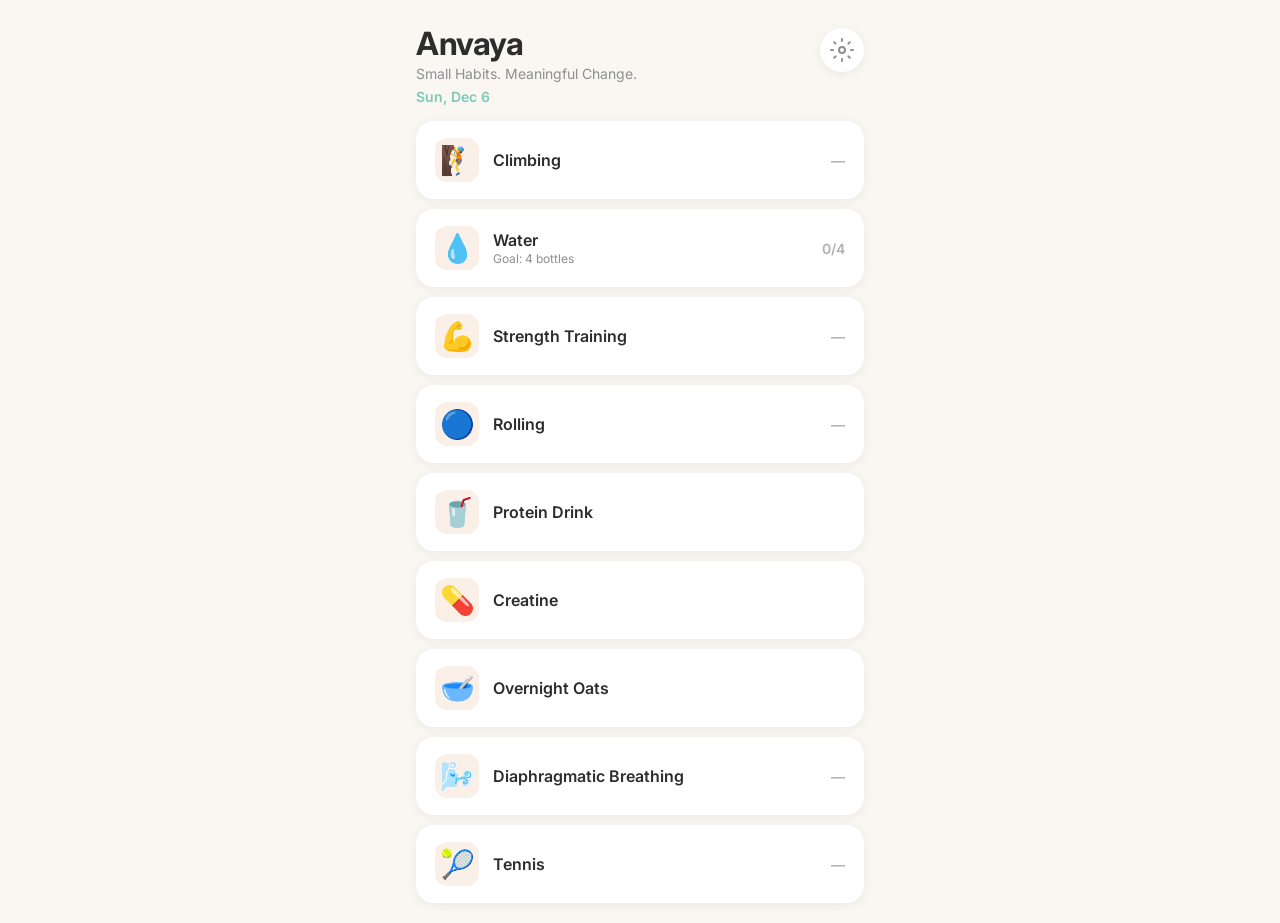
==== docs/index.html @ 7d954f72 "Rename web/ to docs/ for GitHub Pages compatibility GitHub Pages only supports / (root) or /docs as " ====
<!DOCTYPE html>
<html lang="en">
<head>
    <meta charset="UTF-8">
    <meta name="viewport" content="width=device-width, initial-scale=1.0, user-scalable=no, viewport-fit=cover">
    <meta name="apple-mobile-web-app-capable" content="yes">
    <meta name="apple-mobile-web-app-status-bar-style" content="default">
    <meta name="apple-mobile-web-app-title" content="Anvaya">
    <meta name="theme-color" content="#FAF7F2">
    <title>Anvaya</title>
    <link rel="manifest" href="manifest.json">
    <link rel="apple-touch-icon" href="icons/icon-192.png">
    <link rel="preconnect" href="https://fonts.googleapis.com">
    <link rel="preconnect" href="https://fonts.gstatic.com" crossorigin>
    <link href="https://fonts.googleapis.com/css2?family=Inter:wght@400;500;600;700&display=swap" rel="stylesheet">
    <link rel="stylesheet" href="style.css">
</head>
<body>
    <div id="app">
        <!-- Header -->
        <header class="app-header">
            <div class="header-content">
                <h1 class="app-title">Anvaya</h1>
                <p class="app-subtitle">Small Habits. Meaningful Change.</p>
                <p class="app-date" id="todayDate"></p>
            </div>
            <button class="settings-btn" onclick="app.showSettings()" aria-label="Settings">
                <svg width="24" height="24" viewBox="0 0 24 24" fill="none" stroke="currentColor" stroke-width="2" stroke-linecap="round" stroke-linejoin="round">
                    <circle cx="12" cy="12" r="3"></circle>
                    <path d="M12 1v2M12 21v2M4.22 4.22l1.42 1.42M18.36 18.36l1.42 1.42M1 12h2M21 12h2M4.22 19.78l1.42-1.42M18.36 5.64l1.42-1.42"></path>
                </svg>
            </button>
        </header>

        <!-- Activity List -->
        <main class="activity-list" id="activityList">
            <!-- Rendered by JS -->
        </main>

        <!-- Bottom safe area spacer for iOS -->
        <div class="bottom-spacer"></div>
    </div>

    <!-- Log Entry Modal -->
    <div class="modal-overlay" id="modalOverlay" onclick="app.closeModal()">
        <div class="modal" onclick="event.stopPropagation()">
            <div class="modal-header">
                <button class="modal-close" onclick="app.closeModal()">Cancel</button>
                <h2 class="modal-title" id="modalTitle"></h2>
                <div style="width:60px"></div>
            </div>
            <div class="modal-body" id="modalBody">
                <!-- Rendered by JS -->
            </div>
        </div>
    </div>

    <!-- Settings Modal -->
    <div class="modal-overlay" id="settingsOverlay" onclick="app.closeSettings()">
        <div class="modal modal-full" onclick="event.stopPropagation()">
            <div class="modal-header">
                <button class="modal-close" onclick="app.closeSettings()">Done</button>
                <h2 class="modal-title">Settings</h2>
                <button class="modal-action" onclick="app.showAddActivity()">+ New</button>
            </div>
            <div class="modal-body" id="settingsBody">
                <!-- Rendered by JS -->
            </div>
        </div>
    </div>

    <!-- Add/Edit Activity Modal -->
    <div class="modal-overlay" id="editActivityOverlay" onclick="app.closeEditActivity()">
        <div class="modal modal-full" onclick="event.stopPropagation()">
            <div class="modal-header">
                <button class="modal-close" onclick="app.closeEditActivity()">Cancel</button>
                <h2 class="modal-title" id="editActivityTitle">New Activity</h2>
                <button class="modal-action" id="editActivitySave" onclick="app.saveActivity()">Save</button>
            </div>
            <div class="modal-body" id="editActivityBody">
                <!-- Rendered by JS -->
            </div>
        </div>
    </div>

    <script src="store.js"></script>
    <script src="app.js"></script>
    <script>
        if ('serviceWorker' in navigator) {
            navigator.serviceWorker.register('sw.js');
        }
    </script>
</body>
</html>
---- docs/style.css ----
/* ===== Design Tokens ===== */
:root {
    --bg: #FAF7F2;
    --bg-card: #FFFFFF;
    --bg-card-logged: #F0FAF6;
    --mint: #7EC8B8;
    --mint-light: #E8F6F1;
    --lavender: #C4B4D8;
    --lavender-light: #F0EBF5;
    --peach: #F0D5C0;
    --peach-light: #FBF0E8;
    --text-primary: #2D2D2D;
    --text-secondary: #8E8E93;
    --text-light: #B0B0B0;
    --border: #E8E4DF;
    --shadow: 0 2px 12px rgba(0,0,0,0.06);
    --shadow-lg: 0 8px 30px rgba(0,0,0,0.1);
    --radius: 18px;
    --radius-sm: 12px;
    --radius-pill: 50px;
    --font: 'Inter', -apple-system, BlinkMacSystemFont, 'Segoe UI', sans-serif;
}

/* ===== Reset & Base ===== */
* {
    margin: 0;
    padding: 0;
    box-sizing: border-box;
    -webkit-tap-highlight-color: transparent;
}

body {
    font-family: var(--font);
    background: var(--bg);
    color: var(--text-primary);
    min-height: 100vh;
    min-height: 100dvh;
    overflow-x: hidden;
    -webkit-font-smoothing: antialiased;
}

/* ===== App Shell ===== */
#app {
    max-width: 480px;
    margin: 0 auto;
    padding: 0 16px;
    padding-top: env(safe-area-inset-top, 20px);
}

/* ===== Header ===== */
.app-header {
    display: flex;
    justify-content: space-between;
    align-items: flex-start;
    padding: 24px 0 16px;
}

.app-title {
    font-size: 32px;
    font-weight: 700;
    color: var(--text-primary);
    letter-spacing: -0.5px;
}

.app-subtitle {
    font-size: 14px;
    color: var(--text-secondary);
    margin-top: 2px;
}

.app-date {
    font-size: 14px;
    font-weight: 600;
    color: var(--mint);
    margin-top: 6px;
}

.settings-btn {
    background: var(--bg-card);
    border: none;
    width: 44px;
    height: 44px;
    border-radius: 50%;
    display: flex;
    align-items: center;
    justify-content: center;
    cursor: pointer;
    box-shadow: var(--shadow);
    color: var(--text-secondary);
    transition: transform 0.2s;
    flex-shrink: 0;
    margin-top: 4px;
}

.settings-btn:active {
    transform: scale(0.92);
}

/* ===== Activity Cards ===== */
.activity-list {
    display: flex;
    flex-direction: column;
    gap: 10px;
    padding-bottom: 20px;
}

.activity-card {
    background: var(--bg-card);
    border-radius: var(--radius);
    padding: 16px 18px;
    display: flex;
    align-items: center;
    gap: 14px;
    box-shadow: var(--shadow);
    cursor: pointer;
    transition: transform 0.15s, box-shadow 0.15s;
    border: 1.5px solid transparent;
}

.activity-card:active {
    transform: scale(0.98);
}

.activity-card.logged {
    background: var(--bg-card-logged);
    border-color: rgba(126, 200, 184, 0.25);
}

.activity-emoji {
    font-size: 28px;
    width: 44px;
    height: 44px;
    display: flex;
    align-items: center;
    justify-content: center;
    background: var(--peach-light);
    border-radius: var(--radius-sm);
    flex-shrink: 0;
}

.activity-card.logged .activity-emoji {
    background: var(--mint-light);
}

.activity-info {
    flex: 1;
    min-width: 0;
}

.activity-name {
    font-size: 16px;
    font-weight: 600;
    color: var(--text-primary);
}

.activity-subtitle {
    font-size: 12px;
    color: var(--text-secondary);
    margin-top: 1px;
}

.activity-status {
    font-size: 14px;
    font-weight: 600;
    color: var(--text-light);
    flex-shrink: 0;
}

.activity-card.logged .activity-status {
    color: var(--mint);
}

/* ===== Modal ===== */
.modal-overlay {
    display: none;
    position: fixed;
    inset: 0;
    background: rgba(0,0,0,0.3);
    z-index: 100;
    align-items: flex-end;
    justify-content: center;
    backdrop-filter: blur(4px);
    -webkit-backdrop-filter: blur(4px);
}

.modal-overlay.open {
    display: flex;
}

.modal {
    background: var(--bg);
    border-radius: 24px 24px 0 0;
    width: 100%;
    max-width: 480px;
    max-height: 85vh;
    overflow-y: auto;
    padding-bottom: env(safe-area-inset-bottom, 20px);
    animation: slideUp 0.3s ease;
}

.modal-full {
    max-height: 92vh;
}

@keyframes slideUp {
    from { transform: translateY(100%); }
    to { transform: translateY(0); }
}

.modal-header {
    display: flex;
    align-items: center;
    justify-content: space-between;
    padding: 18px 20px 12px;
    position: sticky;
    top: 0;
    background: var(--bg);
    z-index: 1;
    border-bottom: 1px solid var(--border);
}

.modal-title {
    font-size: 17px;
    font-weight: 600;
}

.modal-close, .modal-action {
    background: none;
    border: none;
    font-size: 15px;
    font-family: var(--font);
    cursor: pointer;
    padding: 4px 8px;
    color: var(--mint);
    font-weight: 500;
    min-width: 60px;
}

.modal-close {
    text-align: left;
}

.modal-action {
    text-align: right;
    font-weight: 600;
}

.modal-body {
    padding: 20px;
}

/* ===== Log Entry Shared Styles ===== */
.log-emoji {
    font-size: 48px;
    text-align: center;
    margin-bottom: 20px;
}

.log-section-title {
    font-size: 14px;
    font-weight: 600;
    color: var(--text-secondary);
    text-align: center;
    margin-bottom: 12px;
}

/* Option buttons (single select) */
.option-grid {
    display: flex;
    flex-direction: column;
    gap: 8px;
    margin-bottom: 20px;
}

.option-btn {
    background: var(--bg-card);
    border: 1.5px solid var(--border);
    border-radius: var(--radius-sm);
    padding: 14px;
    font-size: 16px;
    font-weight: 600;
    font-family: var(--font);
    cursor: pointer;
    transition: all 0.15s;
    text-align: center;
}

.option-btn.selected {
    background: var(--mint);
    border-color: var(--mint);
    color: white;
}

.option-btn:active {
    transform: scale(0.97);
}

/* Duration presets */
.duration-grid {
    display: grid;
    grid-template-columns: repeat(3, 1fr);
    gap: 8px;
    margin-bottom: 20px;
}

.duration-btn {
    background: var(--bg-card);
    border: 1.5px solid var(--border);
    border-radius: var(--radius-sm);
    padding: 12px;
    font-size: 15px;
    font-weight: 600;
    font-family: var(--font);
    cursor: pointer;
    transition: all 0.15s;
    text-align: center;
}

.duration-btn.selected {
    background: var(--mint);
    border-color: var(--mint);
    color: white;
}

.duration-btn:active {
    transform: scale(0.95);
}

/* Tag pills (multi select) */
.tag-grid {
    display: flex;
    flex-wrap: wrap;
    gap: 8px;
    margin-bottom: 20px;
}

.tag-btn {
    background: var(--bg-card);
    border: 1.5px solid var(--border);
    border-radius: var(--radius-pill);
    padding: 8px 16px;
    font-size: 14px;
    font-weight: 500;
    font-family: var(--font);
    cursor: pointer;
    transition: all 0.15s;
}

.tag-btn.selected {
    background: var(--mint);
    border-color: var(--mint);
    color: white;
}

.tag-btn.add-tag {
    border-style: dashed;
    color: var(--text-secondary);
}

.tag-btn:active {
    transform: scale(0.95);
}

/* Counter */
.counter-display {
    text-align: center;
    margin-bottom: 8px;
}

.counter-number {
    font-size: 64px;
    font-weight: 700;
    color: var(--text-primary);
    line-height: 1;
}

.counter-number.goal-met {
    color: var(--mint);
}

.counter-goal {
    font-size: 14px;
    color: var(--text-secondary);
    margin-top: 4px;
}

.counter-buttons {
    display: flex;
    justify-content: center;
    gap: 40px;
    margin: 20px 0;
}

.counter-btn {
    width: 56px;
    height: 56px;
    border-radius: 50%;
    border: none;
    font-size: 28px;
    font-weight: 600;
    cursor: pointer;
    display: flex;
    align-items: center;
    justify-content: center;
    transition: transform 0.15s;
}

.counter-btn:active {
    transform: scale(0.9);
}

.counter-btn.minus {
    background: var(--peach-light);
    color: #D4836A;
}

.counter-btn.plus {
    background: var(--mint-light);
    color: var(--mint);
}

/* Yes/No */
.yesno-status {
    text-align: center;
    font-size: 18px;
    font-weight: 600;
    color: var(--mint);
    margin-bottom: 16px;
}

/* Save button */
.save-btn {
    background: var(--mint);
    color: white;
    border: none;
    border-radius: var(--radius-sm);
    padding: 16px;
    font-size: 16px;
    font-weight: 600;
    font-family: var(--font);
    width: 100%;
    cursor: pointer;
    transition: all 0.15s;
    margin-top: 8px;
}

.save-btn:disabled {
    background: var(--border);
    color: var(--text-light);
}

.save-btn:not(:disabled):active {
    transform: scale(0.97);
}

.save-btn.danger {
    background: none;
    color: #D4836A;
    border: 1.5px solid #D4836A;
    margin-top: 12px;
}

/* Selected duration/value display */
.selected-value {
    text-align: center;
    font-size: 40px;
    font-weight: 700;
    color: var(--mint);
    margin-bottom: 4px;
}

.selected-label {
    text-align: center;
    font-size: 14px;
    color: var(--text-secondary);
    margin-bottom: 16px;
}

/* Step indicator for multi-step flows */
.step-badge {
    display: inline-flex;
    align-items: center;
    gap: 6px;
    background: var(--mint-light);
    color: var(--mint);
    border-radius: var(--radius-pill);
    padding: 6px 14px;
    font-size: 13px;
    font-weight: 600;
    margin-bottom: 16px;
}

.step-badge .change-btn {
    background: none;
    border: none;
    color: var(--lavender);
    font-family: var(--font);
    font-size: 12px;
    cursor: pointer;
    text-decoration: underline;
}

/* ===== Settings ===== */
.settings-list {
    display: flex;
    flex-direction: column;
    gap: 1px;
    background: var(--border);
    border-radius: var(--radius);
    overflow: hidden;
}

.settings-item {
    display: flex;
    align-items: center;
    gap: 12px;
    padding: 14px 16px;
    background: var(--bg-card);
}

.settings-item-emoji {
    font-size: 22px;
}

.settings-item-name {
    flex: 1;
    font-size: 15px;
    font-weight: 500;
}

.settings-item-type {
    font-size: 12px;
    color: var(--text-secondary);
}

.settings-section-title {
    font-size: 13px;
    font-weight: 600;
    color: var(--text-secondary);
    text-transform: uppercase;
    letter-spacing: 0.5px;
    margin: 20px 0 8px;
}

.settings-section-title:first-child {
    margin-top: 0;
}

/* ===== Edit Activity Form ===== */
.form-group {
    margin-bottom: 16px;
}

.form-label {
    font-size: 13px;
    font-weight: 600;
    color: var(--text-secondary);
    margin-bottom: 6px;
    display: block;
}

.form-input, .form-select {
    width: 100%;
    padding: 12px 14px;
    border: 1.5px solid var(--border);
    border-radius: var(--radius-sm);
    font-size: 15px;
    font-family: var(--font);
    background: var(--bg-card);
    color: var(--text-primary);
    outline: none;
    transition: border-color 0.2s;
}

.form-input:focus, .form-select:focus {
    border-color: var(--mint);
}

.form-input::placeholder {
    color: var(--text-light);
}

.form-chips {
    display: flex;
    flex-wrap: wrap;
    gap: 6px;
    margin-top: 8px;
}

.form-chip {
    background: var(--mint-light);
    color: var(--mint);
    border-radius: var(--radius-pill);
    padding: 6px 12px;
    font-size: 13px;
    font-weight: 500;
    display: flex;
    align-items: center;
    gap: 6px;
}

.form-chip-remove {
    background: none;
    border: none;
    color: var(--mint);
    cursor: pointer;
    font-size: 16px;
    padding: 0;
    line-height: 1;
}

.form-add-row {
    display: flex;
    gap: 8px;
    margin-top: 8px;
}

.form-add-row .form-input {
    flex: 1;
}

.form-add-btn {
    background: var(--mint);
    color: white;
    border: none;
    border-radius: var(--radius-sm);
    padding: 0 16px;
    font-size: 14px;
    font-weight: 600;
    font-family: var(--font);
    cursor: pointer;
}

/* ===== Add Tag Sheet ===== */
.add-tag-sheet {
    padding: 20px;
}

.add-tag-sheet .form-input {
    margin-bottom: 12px;
}

/* ===== Bottom spacer ===== */
.bottom-spacer {
    height: env(safe-area-inset-bottom, 20px);
}

/* ===== Scrollbar ===== */
::-webkit-scrollbar {
    width: 0;
}
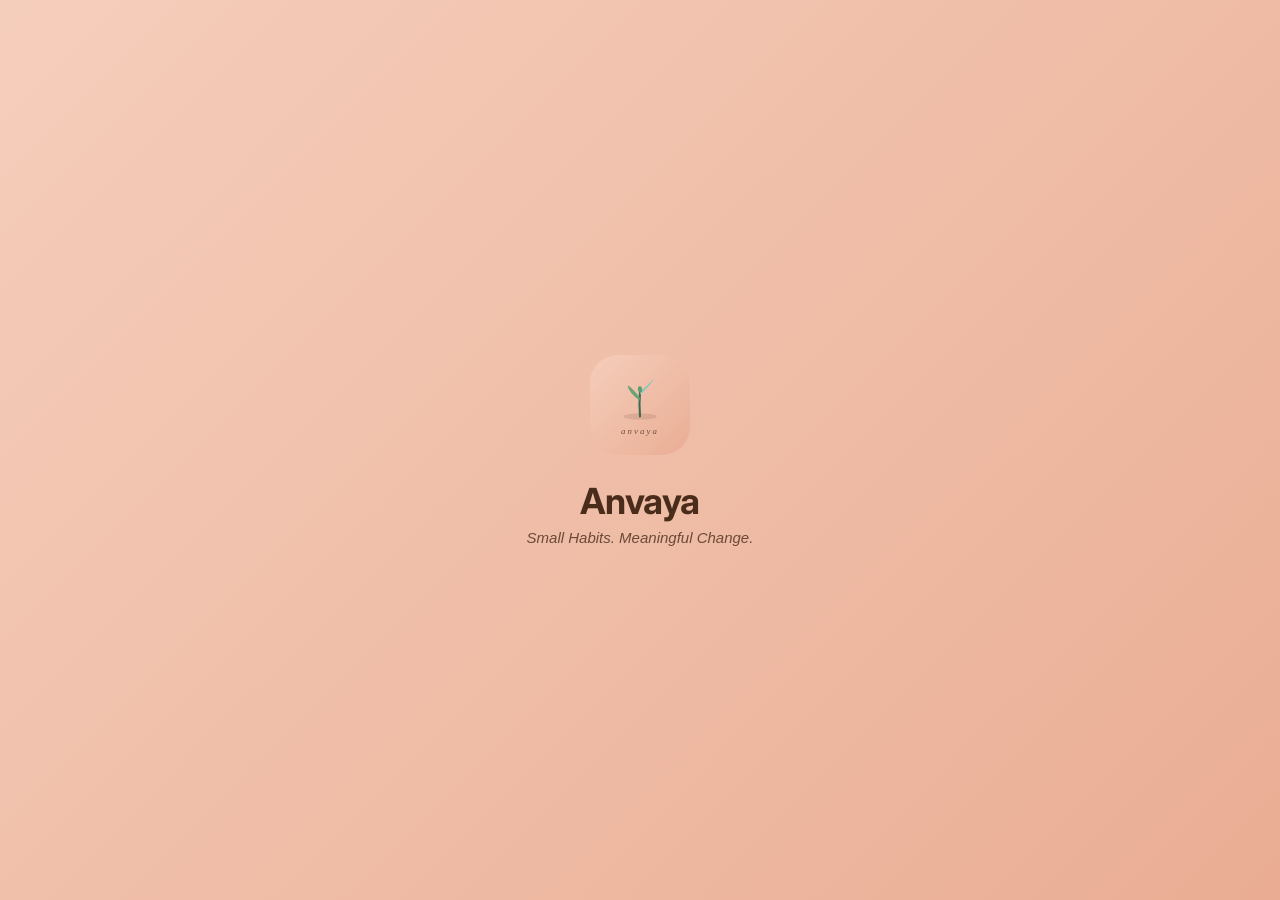
==== commit e3d42dc1: "Anvaya v2: Major redesign with tabs, tiles, onboarding Complete rewrite with new features: - Splash " ====
--- a/docs/index.html
+++ b/docs/index.html
@@ -9,36 +9,63 @@
     <meta name="theme-color" content="#FAF7F2">
     <title>Anvaya</title>
     <link rel="manifest" href="manifest.json">
-    <link rel="apple-touch-icon" href="icons/icon-192.png">
+    <link rel="apple-touch-icon" sizes="180x180" href="icons/icon-180.png">
+    <link rel="icon" type="image/png" sizes="192x192" href="icons/icon-192.png">
+    <link rel="icon" type="image/svg+xml" href="icons/icon-192.svg">
     <link rel="preconnect" href="https://fonts.googleapis.com">
     <link rel="preconnect" href="https://fonts.gstatic.com" crossorigin>
     <link href="https://fonts.googleapis.com/css2?family=Inter:wght@400;500;600;700&display=swap" rel="stylesheet">
     <link rel="stylesheet" href="style.css">
 </head>
 <body>
-    <div id="app">
-        <!-- Header -->
-        <header class="app-header">
-            <div class="header-content">
-                <h1 class="app-title">Anvaya</h1>
-                <p class="app-subtitle">Small Habits. Meaningful Change.</p>
-                <p class="app-date" id="todayDate"></p>
-            </div>
-            <button class="settings-btn" onclick="app.showSettings()" aria-label="Settings">
-                <svg width="24" height="24" viewBox="0 0 24 24" fill="none" stroke="currentColor" stroke-width="2" stroke-linecap="round" stroke-linejoin="round">
-                    <circle cx="12" cy="12" r="3"></circle>
-                    <path d="M12 1v2M12 21v2M4.22 4.22l1.42 1.42M18.36 18.36l1.42 1.42M1 12h2M21 12h2M4.22 19.78l1.42-1.42M18.36 5.64l1.42-1.42"></path>
-                </svg>
-            </button>
-        </header>
 
-        <!-- Activity List -->
-        <main class="activity-list" id="activityList">
+    <!-- Splash Screen -->
+    <div id="splashScreen" class="splash" onclick="app.dismissSplash()">
+        <div class="splash-content">
+            <img src="icons/icon-192.svg" class="splash-icon" alt="Anvaya">
+            <h1 class="splash-title">Anvaya</h1>
+            <p class="splash-tagline">Small Habits. Meaningful Change.</p>
+        </div>
+    </div>
+
+    <!-- Onboarding -->
+    <div id="onboarding" class="onboarding hidden">
+        <div id="onboardingContent">
+            <!-- Rendered by JS -->
+        </div>
+    </div>
+
+    <!-- Main App -->
+    <div id="app" class="hidden">
+        <!-- Main Content (swapped by tabs) -->
+        <main id="mainContent">
             <!-- Rendered by JS -->
         </main>
 
-        <!-- Bottom safe area spacer for iOS -->
-        <div class="bottom-spacer"></div>
+        <!-- Bottom Tab Bar -->
+        <nav id="tabBar" class="tab-bar">
+            <button class="tab active" data-tab="today" onclick="app.switchTab('today')">
+                <svg class="tab-icon" viewBox="0 0 24 24" fill="none" stroke="currentColor" stroke-width="1.8" stroke-linecap="round" stroke-linejoin="round">
+                    <rect x="3" y="4" width="18" height="18" rx="3"/>
+                    <path d="M3 10h18"/><path d="M9 2v4"/><path d="M15 2v4"/>
+                    <path d="M9 15l2 2 4-4" stroke-width="2"/>
+                </svg>
+                <span class="tab-label">Today</span>
+            </button>
+            <button class="tab" data-tab="activities" onclick="app.switchTab('activities')">
+                <svg class="tab-icon" viewBox="0 0 24 24" fill="none" stroke="currentColor" stroke-width="1.8" stroke-linecap="round" stroke-linejoin="round">
+                    <rect x="3" y="3" width="7" height="7" rx="2"/><rect x="14" y="3" width="7" height="7" rx="2"/>
+                    <rect x="3" y="14" width="7" height="7" rx="2"/><rect x="14" y="14" width="7" height="7" rx="2"/>
+                </svg>
+                <span class="tab-label">Activities</span>
+            </button>
+            <button class="tab" data-tab="profile" onclick="app.switchTab('profile')">
+                <svg class="tab-icon" viewBox="0 0 24 24" fill="none" stroke="currentColor" stroke-width="1.8" stroke-linecap="round" stroke-linejoin="round">
+                    <circle cx="12" cy="8" r="4"/><path d="M4 21v-1a6 6 0 0112 0v1"/>
+                </svg>
+                <span class="tab-label" id="profileTabLabel">Profile</span>
+            </button>
+        </nav>
     </div>
 
     <!-- Log Entry Modal -->
@@ -49,40 +76,35 @@
                 <h2 class="modal-title" id="modalTitle"></h2>
                 <div style="width:60px"></div>
             </div>
-            <div class="modal-body" id="modalBody">
-                <!-- Rendered by JS -->
-            </div>
+            <div class="modal-body" id="modalBody"></div>
         </div>
     </div>
 
-    <!-- Settings Modal -->
-    <div class="modal-overlay" id="settingsOverlay" onclick="app.closeSettings()">
-        <div class="modal modal-full" onclick="event.stopPropagation()">
-            <div class="modal-header">
-                <button class="modal-close" onclick="app.closeSettings()">Done</button>
-                <h2 class="modal-title">Settings</h2>
-                <button class="modal-action" onclick="app.showAddActivity()">+ New</button>
-            </div>
-            <div class="modal-body" id="settingsBody">
-                <!-- Rendered by JS -->
-            </div>
-        </div>
-    </div>
-
-    <!-- Add/Edit Activity Modal -->
+    <!-- Edit Activity Modal -->
     <div class="modal-overlay" id="editActivityOverlay" onclick="app.closeEditActivity()">
         <div class="modal modal-full" onclick="event.stopPropagation()">
             <div class="modal-header">
                 <button class="modal-close" onclick="app.closeEditActivity()">Cancel</button>
                 <h2 class="modal-title" id="editActivityTitle">New Activity</h2>
-                <button class="modal-action" id="editActivitySave" onclick="app.saveActivity()">Save</button>
+                <button class="modal-action" onclick="app.saveActivity()">Save</button>
             </div>
-            <div class="modal-body" id="editActivityBody">
-                <!-- Rendered by JS -->
-            </div>
+            <div class="modal-body" id="editActivityBody"></div>
         </div>
     </div>
 
+    <!-- More Activities Modal -->
+    <div class="modal-overlay" id="moreOverlay" onclick="app.closeMore()">
+        <div class="modal" onclick="event.stopPropagation()">
+            <div class="modal-header">
+                <button class="modal-close" onclick="app.closeMore()">Done</button>
+                <h2 class="modal-title">Add for Today</h2>
+                <div style="width:60px"></div>
+            </div>
+            <div class="modal-body" id="moreBody"></div>
+        </div>
+    </div>
+
+    <script src="icons.js"></script>
     <script src="store.js"></script>
     <script src="app.js"></script>
     <script>
--- a/docs/style.css
+++ b/docs/style.css
@@ -5,6 +5,7 @@
     --bg-card-logged: #F0FAF6;
     --mint: #7EC8B8;
     --mint-light: #E8F6F1;
+    --mint-dark: #5AA898;
     --lavender: #C4B4D8;
     --lavender-light: #F0EBF5;
     --peach: #F0D5C0;
@@ -13,21 +14,19 @@
     --text-secondary: #8E8E93;
     --text-light: #B0B0B0;
     --border: #E8E4DF;
+    --danger: #D4836A;
     --shadow: 0 2px 12px rgba(0,0,0,0.06);
     --shadow-lg: 0 8px 30px rgba(0,0,0,0.1);
     --radius: 18px;
     --radius-sm: 12px;
     --radius-pill: 50px;
+    --squircle: 24px 26px 24px 26px / 26px 24px 26px 24px;
     --font: 'Inter', -apple-system, BlinkMacSystemFont, 'Segoe UI', sans-serif;
-}
-
-/* ===== Reset & Base ===== */
-* {
-    margin: 0;
-    padding: 0;
-    box-sizing: border-box;
-    -webkit-tap-highlight-color: transparent;
-}
+    --tab-height: 64px;
+}
+
+/* ===== Reset ===== */
+* { margin: 0; padding: 0; box-sizing: border-box; -webkit-tap-highlight-color: transparent; }
 
 body {
     font-family: var(--font);
@@ -39,613 +38,493 @@
     -webkit-font-smoothing: antialiased;
 }
 
-/* ===== App Shell ===== */
-#app {
-    max-width: 480px;
-    margin: 0 auto;
-    padding: 0 16px;
-    padding-top: env(safe-area-inset-top, 20px);
-}
-
-/* ===== Header ===== */
-.app-header {
-    display: flex;
-    justify-content: space-between;
-    align-items: flex-start;
-    padding: 24px 0 16px;
-}
-
-.app-title {
-    font-size: 32px;
-    font-weight: 700;
-    color: var(--text-primary);
-    letter-spacing: -0.5px;
-}
-
-.app-subtitle {
-    font-size: 14px;
-    color: var(--text-secondary);
-    margin-top: 2px;
-}
-
-.app-date {
-    font-size: 14px;
-    font-weight: 600;
-    color: var(--mint);
-    margin-top: 6px;
-}
-
-.settings-btn {
-    background: var(--bg-card);
-    border: none;
-    width: 44px;
-    height: 44px;
-    border-radius: 50%;
+.hidden { display: none !important; }
+
+/* ===== Splash Screen ===== */
+.splash {
+    position: fixed;
+    inset: 0;
+    z-index: 999;
+    background: linear-gradient(135deg, #F5CEBB 0%, #EAAD94 100%);
     display: flex;
     align-items: center;
     justify-content: center;
-    cursor: pointer;
-    box-shadow: var(--shadow);
-    color: var(--text-secondary);
-    transition: transform 0.2s;
-    flex-shrink: 0;
-    margin-top: 4px;
-}
-
-.settings-btn:active {
-    transform: scale(0.92);
-}
-
-/* ===== Activity Cards ===== */
-.activity-list {
-    display: flex;
-    flex-direction: column;
-    gap: 10px;
-    padding-bottom: 20px;
-}
-
-.activity-card {
-    background: var(--bg-card);
-    border-radius: var(--radius);
-    padding: 16px 18px;
-    display: flex;
-    align-items: center;
-    gap: 14px;
-    box-shadow: var(--shadow);
-    cursor: pointer;
-    transition: transform 0.15s, box-shadow 0.15s;
-    border: 1.5px solid transparent;
-}
-
-.activity-card:active {
-    transform: scale(0.98);
-}
-
-.activity-card.logged {
-    background: var(--bg-card-logged);
-    border-color: rgba(126, 200, 184, 0.25);
-}
-
-.activity-emoji {
-    font-size: 28px;
-    width: 44px;
-    height: 44px;
-    display: flex;
-    align-items: center;
-    justify-content: center;
+    transition: opacity 0.6s ease, transform 0.6s ease;
+}
+
+.splash.dismissing { opacity: 0; transform: scale(1.05); }
+.splash-content { text-align: center; }
+.splash-icon { width: 100px; height: 100px; border-radius: 28px; margin-bottom: 20px; }
+.splash-title { font-size: 36px; font-weight: 700; color: #4A2C1A; letter-spacing: -0.5px; }
+.splash-tagline { font-size: 15px; color: #6B4A38; margin-top: 6px; font-style: italic; }
+
+/* ===== Onboarding ===== */
+.onboarding {
+    position: fixed; inset: 0; z-index: 998;
+    background: var(--bg);
+    display: flex; align-items: center; justify-content: center;
+    padding: 24px;
+    overflow-y: auto;
+}
+
+.onboarding-card { width: 100%; max-width: 400px; text-align: center; }
+.onboarding-step { margin-bottom: 24px; }
+.onboarding-step-label { font-size: 13px; color: var(--text-secondary); font-weight: 600; text-transform: uppercase; letter-spacing: 1px; }
+.onboarding h2 { font-size: 26px; font-weight: 700; margin: 16px 0 8px; }
+.onboarding p { font-size: 15px; color: var(--text-secondary); margin-bottom: 24px; }
+
+.onboarding-input {
+    width: 100%; padding: 16px;
+    border: 2px solid var(--border); border-radius: var(--radius-sm);
+    font-size: 18px; font-family: var(--font);
+    text-align: center; background: var(--bg-card); outline: none;
+    transition: border-color 0.2s;
+}
+
+.onboarding-input:focus { border-color: var(--mint); }
+
+.onboarding-btn {
+    background: var(--mint); color: white; border: none;
+    border-radius: var(--radius-sm); padding: 16px 32px;
+    font-size: 16px; font-weight: 600; font-family: var(--font);
+    cursor: pointer; margin-top: 20px; width: 100%;
+    transition: transform 0.15s;
+}
+
+.onboarding-btn:active { transform: scale(0.97); }
+.onboarding-btn:disabled { background: var(--border); color: var(--text-light); }
+
+.onboarding-skip {
+    background: none; border: none; color: var(--text-secondary);
+    font-size: 14px; font-family: var(--font); cursor: pointer;
+    margin-top: 12px; padding: 8px;
+}
+
+/* Cadence presets */
+.cadence-presets { display: flex; flex-wrap: wrap; gap: 8px; justify-content: center; margin-bottom: 12px; }
+
+.cadence-preset-btn {
+    background: var(--bg-card); border: 1.5px solid var(--border);
+    border-radius: var(--radius-pill); padding: 8px 16px;
+    font-size: 13px; font-weight: 500; font-family: var(--font);
+    cursor: pointer; transition: all 0.15s;
+}
+
+.cadence-preset-btn.selected { background: var(--mint); border-color: var(--mint); color: white; }
+
+/* Day bubbles */
+.day-bubbles { display: flex; gap: 6px; justify-content: center; margin: 8px 0; }
+
+.day-bubble {
+    width: 36px; height: 36px; border-radius: 50%;
+    border: 1.5px solid var(--border); background: var(--bg-card);
+    display: flex; align-items: center; justify-content: center;
+    font-size: 12px; font-weight: 600; color: var(--text-secondary);
+    cursor: pointer; transition: all 0.15s;
+}
+
+.day-bubble.active { background: var(--mint); border-color: var(--mint); color: white; }
+
+/* Onboarding activity card */
+.onboarding-activity {
+    background: var(--bg-card); border-radius: var(--radius);
+    padding: 16px; margin-bottom: 12px; box-shadow: var(--shadow);
+    text-align: left;
+}
+
+.onboarding-activity-header { display: flex; align-items: center; gap: 10px; margin-bottom: 12px; }
+.onboarding-activity-icon { width: 32px; height: 32px; color: var(--mint); }
+.onboarding-activity-name { font-size: 16px; font-weight: 600; }
+
+/* ===== Main App ===== */
+#app {
+    max-width: 480px; margin: 0 auto;
+    min-height: 100vh; min-height: 100dvh;
+    display: flex; flex-direction: column;
+}
+
+#mainContent {
+    flex: 1; overflow-y: auto;
+    padding-bottom: calc(var(--tab-height) + env(safe-area-inset-bottom, 20px) + 16px);
+}
+
+/* ===== Tab Bar ===== */
+.tab-bar {
+    position: fixed; bottom: 0; left: 0; right: 0;
+    height: calc(var(--tab-height) + env(safe-area-inset-bottom, 0px));
+    padding-bottom: env(safe-area-inset-bottom, 0px);
+    background: rgba(250, 247, 242, 0.85);
+    backdrop-filter: blur(20px); -webkit-backdrop-filter: blur(20px);
+    border-top: 1px solid var(--border);
+    display: flex; justify-content: space-around; align-items: flex-start;
+    max-width: 480px; margin: 0 auto; z-index: 50;
+}
+
+.tab {
+    flex: 1; background: none; border: none;
+    display: flex; flex-direction: column; align-items: center;
+    padding: 8px 0 4px; cursor: pointer;
+    color: var(--text-light); transition: color 0.2s;
+}
+
+.tab.active { color: var(--mint); }
+.tab-icon { width: 24px; height: 24px; }
+.tab-label { font-size: 11px; font-weight: 500; margin-top: 3px; font-family: var(--font); }
+
+/* ===== Today Header ===== */
+.today-header {
+    position: relative; padding: 20px 20px 16px;
+    border-radius: 0 0 28px 28px; overflow: hidden; margin-bottom: 16px;
+}
+
+.today-header.morning { background: linear-gradient(135deg, #FDE8D0 0%, #FCE4BC 50%, #E8F5E9 100%); }
+.today-header.afternoon { background: linear-gradient(135deg, #D4EDFC 0%, #E8F6F1 50%, #FFF9E6 100%); }
+.today-header.evening { background: linear-gradient(135deg, #E8D5F0 0%, #F0C8A8 50%, #F5D0C0 100%); }
+.today-header.night { background: linear-gradient(135deg, #2D3452 0%, #3D4568 50%, #4A3B6B 100%); }
+.today-header.night .greeting-text,
+.today-header.night .greeting-date,
+.today-header.night .progress-text { color: #E0D8F0; }
+
+.scene-elements { position: absolute; inset: 0; pointer-events: none; overflow: hidden; }
+
+.scene-sun {
+    position: absolute; width: 40px; height: 40px; border-radius: 50%;
+    background: #FFD54F; box-shadow: 0 0 20px rgba(255, 213, 79, 0.5);
+    top: 16px; right: 24px;
+}
+
+.today-header.evening .scene-sun { background: #FF9E80; box-shadow: 0 0 20px rgba(255, 158, 128, 0.5); }
+
+.scene-moon {
+    position: absolute; width: 32px; height: 32px; border-radius: 50%;
+    background: #E8E0F0; box-shadow: 0 0 15px rgba(232, 224, 240, 0.4);
+    top: 16px; right: 28px;
+}
+
+.scene-cloud { position: absolute; background: rgba(255,255,255,0.4); border-radius: 20px; height: 16px; }
+.scene-cloud-1 { width: 60px; top: 20px; right: 80px; }
+.scene-cloud-2 { width: 40px; top: 32px; right: 130px; opacity: 0.3; }
+
+.scene-hill { position: absolute; border-radius: 50% 50% 0 0; bottom: 0; }
+.scene-hill-1 { width: 200px; height: 40px; left: -30px; background: rgba(126, 200, 184, 0.15); }
+.scene-hill-2 { width: 160px; height: 30px; right: -20px; background: rgba(196, 180, 216, 0.12); }
+
+.scene-star { position: absolute; width: 3px; height: 3px; border-radius: 50%; background: rgba(255,255,255,0.6); }
+
+.header-top {
+    display: flex; align-items: center; gap: 8px;
+    margin-bottom: 8px; position: relative; z-index: 1;
+}
+
+.header-logo { width: 28px; height: 28px; border-radius: 8px; }
+
+.greeting-date { font-size: 13px; color: var(--text-secondary); font-weight: 500; }
+
+.greeting-text {
+    font-size: 24px; font-weight: 700; color: var(--text-primary);
+    position: relative; z-index: 1; line-height: 1.2;
+}
+
+.daily-progress { margin-top: 12px; position: relative; z-index: 1; }
+.progress-text { font-size: 13px; color: var(--text-secondary); font-weight: 500; margin-bottom: 6px; }
+
+.progress-bar-bg { height: 6px; background: rgba(0,0,0,0.06); border-radius: 3px; overflow: hidden; }
+.progress-bar-fill { height: 100%; background: var(--mint); border-radius: 3px; transition: width 0.5s ease; }
+
+/* ===== Squircle Tiles ===== */
+.tile-grid { display: grid; grid-template-columns: 1fr 1fr; gap: 12px; padding: 0 16px; }
+
+.tile {
+    position: relative; background: var(--bg-card);
+    border-radius: var(--squircle); padding: 16px 14px;
+    min-height: 130px; display: flex; flex-direction: column;
+    box-shadow: var(--shadow); cursor: pointer; overflow: hidden;
+    transition: transform 0.15s; touch-action: pan-y;
+}
+
+.tile:active { transform: scale(0.96); }
+
+.tile-fill {
+    position: absolute; bottom: 0; left: 0; right: 0;
+    background: linear-gradient(to top, var(--mint-light), rgba(232, 246, 241, 0.3));
+    transition: height 0.5s ease;
+    border-radius: 0 0 24px 24px; pointer-events: none;
+}
+
+.tile.complete .tile-fill { background: linear-gradient(to top, var(--mint-light), var(--mint-light)); }
+
+.tile-icon { width: 28px; height: 28px; color: var(--mint); margin-bottom: 8px; position: relative; z-index: 1; }
+.tile.complete .tile-icon { color: var(--mint-dark); }
+
+.tile-name {
+    font-size: 14px; font-weight: 600; color: var(--text-primary);
+    position: relative; z-index: 1; line-height: 1.3;
+}
+
+.tile-status {
+    font-size: 13px; color: var(--text-secondary); margin-top: auto;
+    padding-top: 8px; position: relative; z-index: 1; font-weight: 500;
+}
+
+.tile.complete .tile-status { color: var(--mint-dark); font-weight: 600; }
+
+.tile.more-tile {
+    border: 2px dashed var(--border); background: transparent;
+    box-shadow: none; align-items: center; justify-content: center;
+    color: var(--text-secondary); min-height: 130px;
+}
+
+.more-tile-icon {
+    width: 32px; height: 32px; border-radius: 50%;
+    border: 2px solid var(--border);
+    display: flex; align-items: center; justify-content: center;
+    font-size: 20px; margin-bottom: 6px; color: var(--text-light);
+}
+
+.more-tile-label { font-size: 13px; font-weight: 500; }
+
+/* ===== Activities Tab ===== */
+.activities-header { padding: 20px; display: flex; justify-content: space-between; align-items: center; }
+.activities-title { font-size: 26px; font-weight: 700; }
+
+.add-activity-btn {
+    background: var(--mint); color: white; border: none;
+    border-radius: var(--radius-pill); padding: 10px 18px;
+    font-size: 14px; font-weight: 600; font-family: var(--font);
+    cursor: pointer; transition: transform 0.15s;
+}
+
+.add-activity-btn:active { transform: scale(0.95); }
+
+.activity-list-item {
+    display: flex; align-items: center; gap: 12px;
+    padding: 14px 20px; cursor: pointer;
+    transition: background 0.15s;
+    border-bottom: 1px solid var(--border);
+}
+
+.activity-list-item:active { background: var(--peach-light); }
+
+.activity-list-icon {
+    width: 36px; height: 36px; color: var(--mint);
+    background: var(--mint-light); border-radius: 10px;
+    padding: 6px; flex-shrink: 0;
+}
+
+.activity-list-info { flex: 1; }
+.activity-list-name { font-size: 15px; font-weight: 600; }
+
+.activity-list-meta {
+    font-size: 12px; color: var(--text-secondary); margin-top: 2px;
+    display: flex; gap: 8px; align-items: center;
+}
+
+.activity-list-dots { display: flex; gap: 3px; }
+.activity-list-dot { width: 6px; height: 6px; border-radius: 50%; background: var(--border); }
+.activity-list-dot.active { background: var(--mint); }
+
+.section-title {
+    font-size: 13px; font-weight: 600; color: var(--text-secondary);
+    text-transform: uppercase; letter-spacing: 0.5px; padding: 16px 20px 8px;
+}
+
+/* ===== Profile Tab ===== */
+.profile-view { padding: 20px; text-align: center; }
+
+.profile-avatar {
+    width: 80px; height: 80px; border-radius: 50%;
     background: var(--peach-light);
-    border-radius: var(--radius-sm);
-    flex-shrink: 0;
-}
-
-.activity-card.logged .activity-emoji {
-    background: var(--mint-light);
-}
-
-.activity-info {
-    flex: 1;
-    min-width: 0;
-}
-
-.activity-name {
-    font-size: 16px;
-    font-weight: 600;
-    color: var(--text-primary);
-}
-
-.activity-subtitle {
-    font-size: 12px;
-    color: var(--text-secondary);
-    margin-top: 1px;
-}
-
-.activity-status {
-    font-size: 14px;
-    font-weight: 600;
-    color: var(--text-light);
-    flex-shrink: 0;
-}
-
-.activity-card.logged .activity-status {
-    color: var(--mint);
-}
-
-/* ===== Modal ===== */
+    display: flex; align-items: center; justify-content: center;
+    margin: 24px auto 16px; font-size: 36px; color: var(--danger);
+}
+
+.profile-name { font-size: 24px; font-weight: 700; margin-bottom: 4px; }
+.profile-since { font-size: 14px; color: var(--text-secondary); margin-bottom: 32px; }
+
+.profile-stats-placeholder {
+    background: var(--bg-card); border-radius: var(--radius);
+    padding: 32px 20px; box-shadow: var(--shadow); margin-bottom: 16px;
+}
+
+.profile-stats-placeholder h3 { font-size: 16px; margin-bottom: 8px; }
+.profile-stats-placeholder p { font-size: 14px; color: var(--text-secondary); }
+
+.profile-action {
+    display: block; width: 100%; padding: 14px;
+    background: var(--bg-card); border: none; border-radius: var(--radius-sm);
+    font-size: 15px; font-family: var(--font); cursor: pointer;
+    margin-top: 12px; text-align: center; box-shadow: var(--shadow);
+}
+
+.profile-action.edit { color: var(--mint); font-weight: 500; }
+.profile-action.danger { color: var(--danger); }
+
+/* ===== Modal (shared) ===== */
 .modal-overlay {
-    display: none;
-    position: fixed;
-    inset: 0;
-    background: rgba(0,0,0,0.3);
-    z-index: 100;
-    align-items: flex-end;
-    justify-content: center;
-    backdrop-filter: blur(4px);
-    -webkit-backdrop-filter: blur(4px);
-}
-
-.modal-overlay.open {
-    display: flex;
-}
+    display: none; position: fixed; inset: 0;
+    background: rgba(0,0,0,0.3); z-index: 100;
+    align-items: flex-end; justify-content: center;
+    backdrop-filter: blur(4px); -webkit-backdrop-filter: blur(4px);
+}
+
+.modal-overlay.open { display: flex; }
 
 .modal {
-    background: var(--bg);
-    border-radius: 24px 24px 0 0;
-    width: 100%;
-    max-width: 480px;
-    max-height: 85vh;
+    background: var(--bg); border-radius: 24px 24px 0 0;
+    width: 100%; max-width: 480px; max-height: 85vh;
     overflow-y: auto;
     padding-bottom: env(safe-area-inset-bottom, 20px);
     animation: slideUp 0.3s ease;
 }
 
-.modal-full {
-    max-height: 92vh;
-}
-
-@keyframes slideUp {
-    from { transform: translateY(100%); }
-    to { transform: translateY(0); }
-}
+.modal-full { max-height: 92vh; }
+
+@keyframes slideUp { from { transform: translateY(100%); } to { transform: translateY(0); } }
 
 .modal-header {
-    display: flex;
-    align-items: center;
-    justify-content: space-between;
-    padding: 18px 20px 12px;
-    position: sticky;
-    top: 0;
-    background: var(--bg);
-    z-index: 1;
-    border-bottom: 1px solid var(--border);
-}
-
-.modal-title {
-    font-size: 17px;
-    font-weight: 600;
-}
+    display: flex; align-items: center; justify-content: space-between;
+    padding: 18px 20px 12px; position: sticky; top: 0;
+    background: var(--bg); z-index: 1; border-bottom: 1px solid var(--border);
+}
+
+.modal-title { font-size: 17px; font-weight: 600; }
 
 .modal-close, .modal-action {
-    background: none;
-    border: none;
-    font-size: 15px;
-    font-family: var(--font);
-    cursor: pointer;
-    padding: 4px 8px;
-    color: var(--mint);
-    font-weight: 500;
-    min-width: 60px;
-}
-
-.modal-close {
-    text-align: left;
-}
-
-.modal-action {
-    text-align: right;
-    font-weight: 600;
-}
-
-.modal-body {
-    padding: 20px;
-}
-
-/* ===== Log Entry Shared Styles ===== */
-.log-emoji {
-    font-size: 48px;
-    text-align: center;
-    margin-bottom: 20px;
-}
-
-.log-section-title {
-    font-size: 14px;
-    font-weight: 600;
-    color: var(--text-secondary);
-    text-align: center;
-    margin-bottom: 12px;
-}
-
-/* Option buttons (single select) */
-.option-grid {
-    display: flex;
-    flex-direction: column;
-    gap: 8px;
-    margin-bottom: 20px;
-}
+    background: none; border: none; font-size: 15px; font-family: var(--font);
+    cursor: pointer; padding: 4px 8px; color: var(--mint); font-weight: 500; min-width: 60px;
+}
+
+.modal-close { text-align: left; }
+.modal-action { text-align: right; font-weight: 600; }
+.modal-body { padding: 20px; }
+
+/* ===== Log Entry ===== */
+.log-icon { text-align: center; margin-bottom: 16px; color: var(--mint); }
+.log-icon svg { width: 56px; height: 56px; }
+.log-section-title { font-size: 14px; font-weight: 600; color: var(--text-secondary); text-align: center; margin-bottom: 12px; }
+
+.option-grid { display: flex; flex-direction: column; gap: 8px; margin-bottom: 20px; }
 
 .option-btn {
-    background: var(--bg-card);
-    border: 1.5px solid var(--border);
-    border-radius: var(--radius-sm);
-    padding: 14px;
-    font-size: 16px;
-    font-weight: 600;
-    font-family: var(--font);
-    cursor: pointer;
-    transition: all 0.15s;
-    text-align: center;
-}
-
-.option-btn.selected {
-    background: var(--mint);
-    border-color: var(--mint);
-    color: white;
-}
-
-.option-btn:active {
-    transform: scale(0.97);
-}
-
-/* Duration presets */
-.duration-grid {
-    display: grid;
-    grid-template-columns: repeat(3, 1fr);
-    gap: 8px;
-    margin-bottom: 20px;
-}
+    background: var(--bg-card); border: 1.5px solid var(--border);
+    border-radius: var(--radius-sm); padding: 14px; font-size: 16px;
+    font-weight: 600; font-family: var(--font); cursor: pointer;
+    transition: all 0.15s; text-align: center;
+}
+
+.option-btn.selected { background: var(--mint); border-color: var(--mint); color: white; }
+.option-btn:active { transform: scale(0.97); }
+
+.duration-grid { display: grid; grid-template-columns: repeat(3, 1fr); gap: 8px; margin-bottom: 20px; }
 
 .duration-btn {
-    background: var(--bg-card);
-    border: 1.5px solid var(--border);
-    border-radius: var(--radius-sm);
-    padding: 12px;
-    font-size: 15px;
-    font-weight: 600;
-    font-family: var(--font);
-    cursor: pointer;
-    transition: all 0.15s;
-    text-align: center;
-}
-
-.duration-btn.selected {
-    background: var(--mint);
-    border-color: var(--mint);
-    color: white;
-}
-
-.duration-btn:active {
-    transform: scale(0.95);
-}
-
-/* Tag pills (multi select) */
-.tag-grid {
-    display: flex;
-    flex-wrap: wrap;
-    gap: 8px;
-    margin-bottom: 20px;
-}
+    background: var(--bg-card); border: 1.5px solid var(--border);
+    border-radius: var(--radius-sm); padding: 12px; font-size: 15px;
+    font-weight: 600; font-family: var(--font); cursor: pointer;
+    transition: all 0.15s; text-align: center;
+}
+
+.duration-btn.selected { background: var(--mint); border-color: var(--mint); color: white; }
+
+.tag-grid { display: flex; flex-wrap: wrap; gap: 8px; margin-bottom: 20px; }
 
 .tag-btn {
-    background: var(--bg-card);
-    border: 1.5px solid var(--border);
-    border-radius: var(--radius-pill);
-    padding: 8px 16px;
-    font-size: 14px;
-    font-weight: 500;
-    font-family: var(--font);
-    cursor: pointer;
-    transition: all 0.15s;
-}
-
-.tag-btn.selected {
-    background: var(--mint);
-    border-color: var(--mint);
-    color: white;
-}
-
-.tag-btn.add-tag {
-    border-style: dashed;
-    color: var(--text-secondary);
-}
-
-.tag-btn:active {
-    transform: scale(0.95);
-}
-
-/* Counter */
-.counter-display {
-    text-align: center;
-    margin-bottom: 8px;
-}
-
-.counter-number {
-    font-size: 64px;
-    font-weight: 700;
-    color: var(--text-primary);
-    line-height: 1;
-}
-
-.counter-number.goal-met {
-    color: var(--mint);
-}
-
-.counter-goal {
-    font-size: 14px;
-    color: var(--text-secondary);
-    margin-top: 4px;
-}
-
-.counter-buttons {
-    display: flex;
-    justify-content: center;
-    gap: 40px;
-    margin: 20px 0;
-}
+    background: var(--bg-card); border: 1.5px solid var(--border);
+    border-radius: var(--radius-pill); padding: 8px 16px; font-size: 14px;
+    font-weight: 500; font-family: var(--font); cursor: pointer; transition: all 0.15s;
+}
+
+.tag-btn.selected { background: var(--mint); border-color: var(--mint); color: white; }
+.tag-btn.add-tag { border-style: dashed; color: var(--text-secondary); }
+
+.counter-display { text-align: center; margin-bottom: 8px; }
+.counter-number { font-size: 64px; font-weight: 700; line-height: 1; }
+.counter-number.goal-met { color: var(--mint); }
+.counter-goal { font-size: 14px; color: var(--text-secondary); margin-top: 4px; }
+.counter-buttons { display: flex; justify-content: center; gap: 40px; margin: 20px 0; }
 
 .counter-btn {
-    width: 56px;
-    height: 56px;
-    border-radius: 50%;
-    border: none;
-    font-size: 28px;
-    font-weight: 600;
-    cursor: pointer;
-    display: flex;
-    align-items: center;
-    justify-content: center;
-    transition: transform 0.15s;
-}
-
-.counter-btn:active {
-    transform: scale(0.9);
-}
-
-.counter-btn.minus {
-    background: var(--peach-light);
-    color: #D4836A;
-}
-
-.counter-btn.plus {
-    background: var(--mint-light);
-    color: var(--mint);
-}
-
-/* Yes/No */
-.yesno-status {
-    text-align: center;
-    font-size: 18px;
-    font-weight: 600;
-    color: var(--mint);
-    margin-bottom: 16px;
-}
-
-/* Save button */
+    width: 56px; height: 56px; border-radius: 50%; border: none;
+    font-size: 28px; font-weight: 600; cursor: pointer;
+    display: flex; align-items: center; justify-content: center;
+}
+
+.counter-btn.minus { background: var(--peach-light); color: var(--danger); }
+.counter-btn.plus { background: var(--mint-light); color: var(--mint); }
+
+.yesno-status { text-align: center; font-size: 18px; font-weight: 600; color: var(--mint); margin-bottom: 16px; }
+.selected-value { text-align: center; font-size: 40px; font-weight: 700; color: var(--mint); margin-bottom: 4px; }
+
+.step-badge {
+    display: inline-flex; align-items: center; gap: 6px;
+    background: var(--mint-light); color: var(--mint);
+    border-radius: var(--radius-pill); padding: 6px 14px;
+    font-size: 13px; font-weight: 600; margin-bottom: 16px;
+}
+
+.step-badge .change-btn {
+    background: none; border: none; color: var(--lavender);
+    font-family: var(--font); font-size: 12px; cursor: pointer; text-decoration: underline;
+}
+
 .save-btn {
-    background: var(--mint);
-    color: white;
-    border: none;
-    border-radius: var(--radius-sm);
-    padding: 16px;
-    font-size: 16px;
-    font-weight: 600;
-    font-family: var(--font);
-    width: 100%;
-    cursor: pointer;
-    transition: all 0.15s;
-    margin-top: 8px;
-}
-
-.save-btn:disabled {
-    background: var(--border);
-    color: var(--text-light);
-}
-
-.save-btn:not(:disabled):active {
-    transform: scale(0.97);
-}
-
-.save-btn.danger {
-    background: none;
-    color: #D4836A;
-    border: 1.5px solid #D4836A;
-    margin-top: 12px;
-}
-
-/* Selected duration/value display */
-.selected-value {
-    text-align: center;
-    font-size: 40px;
-    font-weight: 700;
-    color: var(--mint);
-    margin-bottom: 4px;
-}
-
-.selected-label {
-    text-align: center;
-    font-size: 14px;
-    color: var(--text-secondary);
-    margin-bottom: 16px;
-}
-
-/* Step indicator for multi-step flows */
-.step-badge {
-    display: inline-flex;
-    align-items: center;
-    gap: 6px;
-    background: var(--mint-light);
-    color: var(--mint);
-    border-radius: var(--radius-pill);
-    padding: 6px 14px;
-    font-size: 13px;
-    font-weight: 600;
-    margin-bottom: 16px;
-}
-
-.step-badge .change-btn {
-    background: none;
-    border: none;
-    color: var(--lavender);
-    font-family: var(--font);
-    font-size: 12px;
-    cursor: pointer;
-    text-decoration: underline;
-}
-
-/* ===== Settings ===== */
-.settings-list {
-    display: flex;
-    flex-direction: column;
-    gap: 1px;
-    background: var(--border);
-    border-radius: var(--radius);
-    overflow: hidden;
-}
-
-.settings-item {
-    display: flex;
-    align-items: center;
-    gap: 12px;
-    padding: 14px 16px;
-    background: var(--bg-card);
-}
-
-.settings-item-emoji {
-    font-size: 22px;
-}
-
-.settings-item-name {
-    flex: 1;
-    font-size: 15px;
-    font-weight: 500;
-}
-
-.settings-item-type {
-    font-size: 12px;
-    color: var(--text-secondary);
-}
-
-.settings-section-title {
-    font-size: 13px;
-    font-weight: 600;
-    color: var(--text-secondary);
-    text-transform: uppercase;
-    letter-spacing: 0.5px;
-    margin: 20px 0 8px;
-}
-
-.settings-section-title:first-child {
-    margin-top: 0;
-}
-
-/* ===== Edit Activity Form ===== */
-.form-group {
-    margin-bottom: 16px;
-}
-
-.form-label {
-    font-size: 13px;
-    font-weight: 600;
-    color: var(--text-secondary);
-    margin-bottom: 6px;
-    display: block;
-}
+    background: var(--mint); color: white; border: none;
+    border-radius: var(--radius-sm); padding: 16px; font-size: 16px;
+    font-weight: 600; font-family: var(--font); width: 100%;
+    cursor: pointer; transition: all 0.15s; margin-top: 8px;
+}
+
+.save-btn:disabled { background: var(--border); color: var(--text-light); }
+.save-btn:not(:disabled):active { transform: scale(0.97); }
+.save-btn.danger { background: none; color: var(--danger); border: 1.5px solid var(--danger); margin-top: 12px; }
+
+/* ===== Edit Form ===== */
+.form-group { margin-bottom: 16px; }
+.form-label { font-size: 13px; font-weight: 600; color: var(--text-secondary); margin-bottom: 6px; display: block; }
 
 .form-input, .form-select {
-    width: 100%;
-    padding: 12px 14px;
-    border: 1.5px solid var(--border);
-    border-radius: var(--radius-sm);
-    font-size: 15px;
-    font-family: var(--font);
-    background: var(--bg-card);
-    color: var(--text-primary);
-    outline: none;
-    transition: border-color 0.2s;
-}
-
-.form-input:focus, .form-select:focus {
-    border-color: var(--mint);
-}
-
-.form-input::placeholder {
-    color: var(--text-light);
-}
-
-.form-chips {
-    display: flex;
-    flex-wrap: wrap;
-    gap: 6px;
-    margin-top: 8px;
-}
+    width: 100%; padding: 12px 14px;
+    border: 1.5px solid var(--border); border-radius: var(--radius-sm);
+    font-size: 15px; font-family: var(--font);
+    background: var(--bg-card); color: var(--text-primary); outline: none;
+}
+
+.form-input:focus, .form-select:focus { border-color: var(--mint); }
+.form-input::placeholder { color: var(--text-light); }
+
+.form-chips { display: flex; flex-wrap: wrap; gap: 6px; margin-top: 8px; }
 
 .form-chip {
-    background: var(--mint-light);
-    color: var(--mint);
-    border-radius: var(--radius-pill);
-    padding: 6px 12px;
-    font-size: 13px;
-    font-weight: 500;
-    display: flex;
-    align-items: center;
-    gap: 6px;
-}
-
-.form-chip-remove {
-    background: none;
-    border: none;
-    color: var(--mint);
-    cursor: pointer;
-    font-size: 16px;
-    padding: 0;
-    line-height: 1;
-}
-
-.form-add-row {
-    display: flex;
-    gap: 8px;
-    margin-top: 8px;
-}
-
-.form-add-row .form-input {
-    flex: 1;
-}
+    background: var(--mint-light); color: var(--mint);
+    border-radius: var(--radius-pill); padding: 6px 12px;
+    font-size: 13px; font-weight: 500;
+    display: flex; align-items: center; gap: 6px;
+}
+
+.form-chip-remove { background: none; border: none; color: var(--mint); cursor: pointer; font-size: 16px; padding: 0; }
+
+.form-add-row { display: flex; gap: 8px; margin-top: 8px; }
+.form-add-row .form-input { flex: 1; }
 
 .form-add-btn {
-    background: var(--mint);
-    color: white;
-    border: none;
-    border-radius: var(--radius-sm);
-    padding: 0 16px;
-    font-size: 14px;
-    font-weight: 600;
-    font-family: var(--font);
-    cursor: pointer;
-}
-
-/* ===== Add Tag Sheet ===== */
-.add-tag-sheet {
-    padding: 20px;
-}
-
-.add-tag-sheet .form-input {
-    margin-bottom: 12px;
-}
-
-/* ===== Bottom spacer ===== */
-.bottom-spacer {
-    height: env(safe-area-inset-bottom, 20px);
-}
-
-/* ===== Scrollbar ===== */
-::-webkit-scrollbar {
-    width: 0;
-}
+    background: var(--mint); color: white; border: none;
+    border-radius: var(--radius-sm); padding: 0 16px;
+    font-size: 14px; font-weight: 600; font-family: var(--font); cursor: pointer;
+}
+
+/* More activities modal */
+.more-activity-row {
+    display: flex; align-items: center; gap: 12px;
+    padding: 12px 0; border-bottom: 1px solid var(--border); cursor: pointer;
+}
+
+.more-activity-icon { width: 28px; height: 28px; color: var(--mint); }
+.more-activity-name { font-size: 15px; font-weight: 500; flex: 1; }
+
+.more-add-btn {
+    background: var(--mint-light); color: var(--mint); border: none;
+    border-radius: var(--radius-pill); padding: 6px 14px;
+    font-size: 13px; font-weight: 600; font-family: var(--font); cursor: pointer;
+}
+
+::-webkit-scrollbar { width: 0; }
